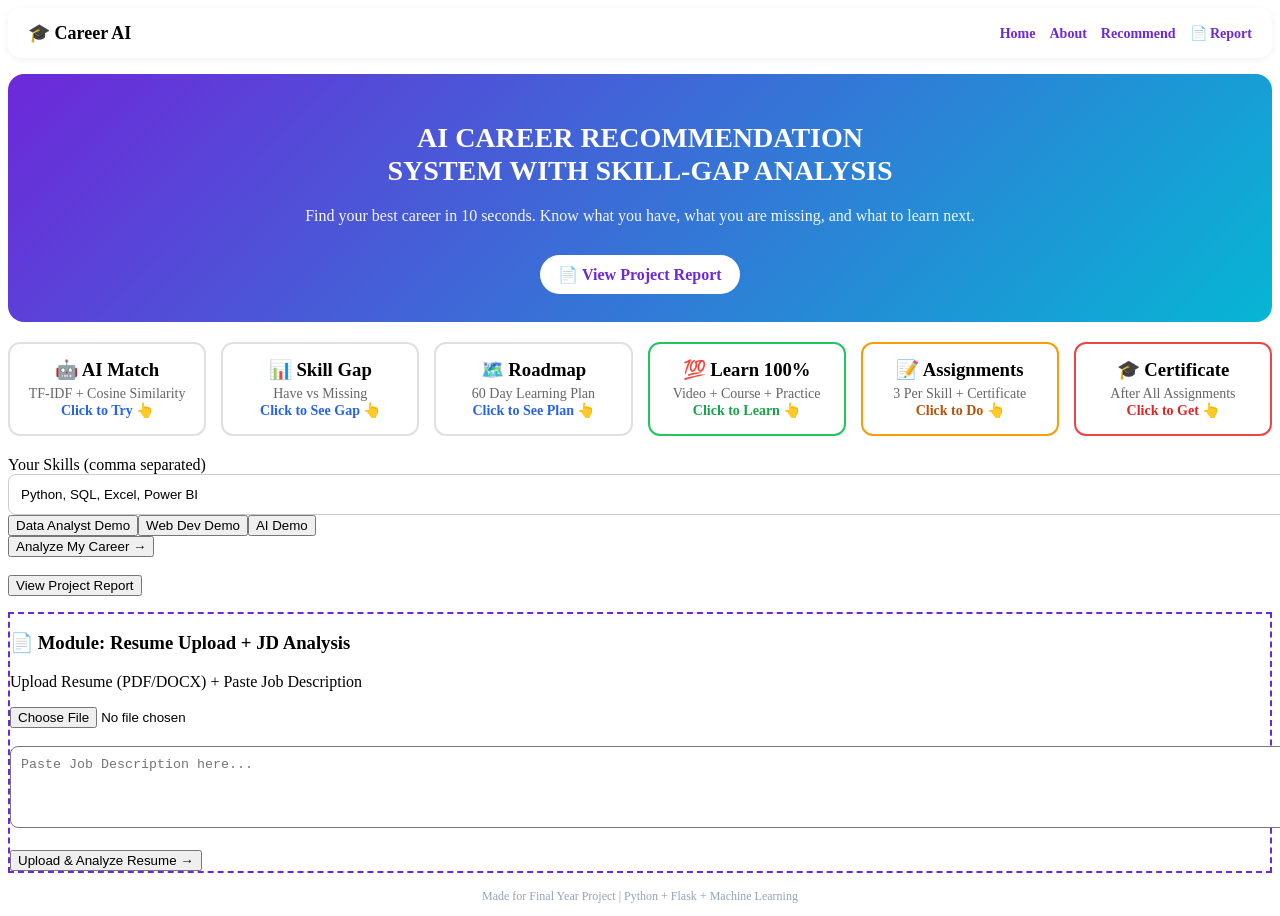
==== home.html @ 0645cdbc "Add files via upload" ====
<!DOCTYPE html>
<html lang="en">
<head>
<meta charset="UTF-8">
<meta name="viewport" content="width=device-width, initial-scale=1.0">
<title>AI Career Recommendation System</title>
<link rel="stylesheet" href="/static/style.css">
<style>
.navbar{display:flex;justify-content:space-between;align-items:center;background:#fff;padding:14px 20px;border-radius:14px;box-shadow:0 2px 10px rgba(0,0,0,.06);margin-bottom:16px}
.logo{font-weight:800;font-size:18px}
.nav a{margin-left:14px;text-decoration:none;color:#6d28d9;font-weight:600;font-size:14px}
.hero{background:linear-gradient(135deg,#6d28d9,#06b6d4);color:#fff;padding:28px 22px;border-radius:16px;text-align:center;margin-bottom:16px}
.hero h1{font-size:28px;line-height:1.2}
.hero p{margin-top:10px;opacity:.95}
.footer{text-align:center;color:#94a3b8;font-size:12px;margin-top:16px}
.report-btn{display:inline-block;background:#fff;color:#6d28d9;padding:10px 18px;border-radius:20px;font-weight:700;text-decoration:none;margin-top:14px}
@media print{ body *{visibility:hidden;} #printArea, #printArea *{visibility:visible;} #printArea{position:absolute; left:0; top:0; width:100%;} }
</style>
</head>
<body>
<div class="container">
  <div class="navbar"><div class="logo">🎓 Career AI</div><div class="nav"><a href="/">Home</a><a href="/about">About</a><a href="/">Recommend</a><a href="/report">📄 Report</a></div></div>
  <div class="hero"><h1>AI CAREER RECOMMENDATION<br>SYSTEM WITH SKILL-GAP ANALYSIS</h1><p>Find your best career in 10 seconds. Know what you have, what you are missing, and what to learn next.</p><a href="/report" class="report-btn">📄 View Project Report</a></div>
  <div style="display:flex; gap:15px; margin:20px 0; flex-wrap:wrap;">
    <div onclick="document.getElementById('skillsBox').scrollIntoView({behavior:'smooth'}); document.getElementById('skillsBox').focus();" style="flex:1; min-width:150px; background:white; padding:15px; border-radius:12px; cursor:pointer; border:2px solid #e0e0e0; text-align:center;"><h3 style="margin:0">🤖 AI Match</h3><p style="margin:5px 0 0; color:#666; font-size:14px;">TF-IDF + Cosine Similarity<br><span style="color:#2563eb; font-weight:bold;">Click to Try 👆</span></p></div>
    <div onclick="document.getElementById('resultsBox').scrollIntoView({behavior:'smooth'});" style="flex:1; min-width:150px; background:white; padding:15px; border-radius:12px; cursor:pointer; border:2px solid #e0e0e0; text-align:center;"><h3 style="margin:0">📊 Skill Gap</h3><p style="margin:5px 0 0; color:#666; font-size:14px;">Have vs Missing<br><span style="color:#2563eb; font-weight:bold;">Click to See Gap 👆</span></p></div>
    <div onclick="document.getElementById('resultsBox').scrollIntoView({behavior:'smooth'});" style="flex:1; min-width:150px; background:white; padding:15px; border-radius:12px; cursor:pointer; border:2px solid #e0e0e0; text-align:center;"><h3 style="margin:0">🗺️ Roadmap</h3><p style="margin:5px 0 0; color:#666; font-size:14px;">60 Day Learning Plan<br><span style="color:#2563eb; font-weight:bold;">Click to See Plan 👆</span></p></div>
    <div onclick="document.getElementById('resultsBox').scrollIntoView({behavior:'smooth'});" style="flex:1; min-width:150px; background:white; padding:15px; border-radius:12px; cursor:pointer; border:2px solid #22c55e; text-align:center;"><h3 style="margin:0">💯 Learn 100%</h3><p style="margin:5px 0 0; color:#666; font-size:14px;">Video + Course + Practice<br><span style="color:#16a34a; font-weight:bold;">Click to Learn 👆</span></p></div>
    <div onclick="document.getElementById('resultsBox').scrollIntoView({behavior:'smooth'});" style="flex:1; min-width:150px; background:white; padding:15px; border-radius:12px; cursor:pointer; border:2px solid #f59e0b; text-align:center;"><h3 style="margin:0">📝 Assignments</h3><p style="margin:5px 0 0; color:#666; font-size:14px;">3 Per Skill + Certificate<br><span style="color:#b45309; font-weight:bold;">Click to Do 👆</span></p></div>
    <div onclick="document.getElementById('resultsBox').scrollIntoView({behavior:'smooth'});" style="flex:1; min-width:150px; background:white; padding:15px; border-radius:12px; cursor:pointer; border:2px solid #ef4444; text-align:center;"><h3 style="margin:0">🎓 Certificate</h3><p style="margin:5px 0 0; color:#666; font-size:14px;">After All Assignments<br><span style="color:#dc2626; font-weight:bold;">Click to Get 👆</span></p></div>
  </div>
  <div class="card"><label>Your Skills (comma separated)</label><input id="skillsBox" type="text" placeholder="e.g. Python, SQL, HTML, Excel" value="Python, SQL, Excel, Power BI" style="width:100%; padding:12px; border-radius:8px; border:1px solid #ccc;"><div class="chips"><button onclick="setSkills('Python, SQL, Excel, Power BI')">Data Analyst Demo</button><button onclick="setSkills('HTML, CSS, JavaScript, React')">Web Dev Demo</button><button onclick="setSkills('Python, Machine Learning, SQL')">AI Demo</button></div><button class="main-btn" onclick="getRecommend()">Analyze My Career →</button><br><br><a href="/report"><button type="button">View Project Report</button></a></div>
  <div class="card" style="border:2px dashed #6d28d9; margin-top:16px"><h3>📄 Module: Resume Upload + JD Analysis</h3><p>Upload Resume (PDF/DOCX) + Paste Job Description</p><input type="file" id="resumeFile" accept=".pdf,.docx"><br><br><textarea id="jdText" rows="4" placeholder="Paste Job Description here..." style="width:100%; padding:10px; border-radius:8px"></textarea><br><br><button class="main-btn" onclick="uploadResume()">Upload & Analyze Resume →</button><div id="resumeResult"></div></div>
  <div id="loading" style="display:none">Analyzing your skills...</div><div id="resultsBox"></div>
  <div id="printArea" style="display:none;"></div>
  <p class="footer">Made for Final Year Project | Python + Flask + Machine Learning</p>
</div>
<script>
function setSkills(v){ document.getElementById('skillsBox').value = v; }
async function getRecommend(){
  const skills = document.getElementById('skillsBox').value;
  if(!skills.trim()){ alert('Enter skills'); return; }
  document.getElementById('loading').style.display='block';
  document.getElementById('resultsBox').innerHTML='';
  const res = await fetch('/recommend', {method:'POST',headers:{'Content-Type':'application/json'},body: JSON.stringify({skills})});
  const data = await res.json();
  document.getElementById('loading').style.display='none';
  let best = data[0];
  let html = `<div style="background:linear-gradient(135deg,#6d28d9,#06b6d4); color:white; padding:20px; border-radius:16px; margin-top:16px; text-align:center;"><h2 style="margin:0; color:white;">🎯 Best Career For You: ${best.career}</h2><h1 style="margin:5px 0; color:white; font-size:42px;">${best.match}% Match</h1><p style="margin:0; opacity:.9;">You have ${best.have_count}/${best.total} skills • Missing: ${best.missing.join(', ') || 'None - You are Ready!'}</p><p style="margin:5px 0 0; font-size:13px;">${best.missing.length ? '💡 Learn '+best.missing[0]+' first to increase Match to '+(best.match+10)+'%+' : '🏆 No Skill Gap!'}</p></div><h2 style="margin-top:20px;">📊 Analysis Chart - Top 5 Careers</h2><div style="background:white; padding:15px; border-radius:12px; border:1px solid #eee;">`;
  data.forEach((c)=>{
    let color = c.match >= 80 ? '#22c55e' : c.match >= 60 ? '#f59e0b' : c.match >= 40 ? '#06b6d4' : '#ef4444';
    let label = c.match >= 80 ? 'Excellent ⭐' : c.match >= 60 ? 'Good 👍' : c.match >= 40 ? 'Average' : 'Need Learning';
    html += `<div style="margin-bottom:16px;"><div style="display:flex; justify-content:space-between; font-weight:700; font-size:14px; margin-bottom:5px;"><span>${c.career}</span><span style="color:${color}">${c.match}% - ${label}</span></div><div style="background:#eee; height:22px; border-radius:10px; overflow:hidden;"><div style="width:${c.match}%; background:${color}; height:100%;"></div></div><div style="font-size:12px; color:#666; margin-top:4px;">✅ Have: ${c.have.join(', ') || 'None'} | ❌ Missing: ${c.missing.join(', ') || 'No Gap'}</div></div>`;
  });
  html += `</div><h2 style="margin-top:20px;">📋 Detailed Analysis</h2>`;
  data.forEach((c,i)=>{
    html += `<div class="result-card"><div class="top"><h3>${i+1}. ${c.career}</h3><span class="badge">${c.demand} Demand • ${c.salary}</span></div><div class="bar-bg"><div class="bar" style="width:${c.match}%"></div></div><p><b>Match: ${c.match}%</b> (${c.have_count}/${c.total} skills) - ${c.match>=80?'🏆 Best Fit':c.match>=60?'👍 Good Fit':'📚 Need Learning'}</p><p><b style="color:green">✅ You Have:</b> ${c.have.length? c.have.join(', ') : 'None yet'}</p><p><b style="color:red">❌ Missing / Skill Gap:</b> ${c.missing.length? c.missing.join(', ') : 'No Gap! You are ready'}</p><div class="roadmap"><b>🗺️ 60-Day Roadmap:</b><ol>${c.roadmap.map(r=>`<li>${r}</li>`).join('')}</ol></div><button onclick="learn100(${i}, '${c.career}', '${c.missing.join(', ')}', ${c.match})" style="background:linear-gradient(135deg,#6d28d9,#06b6d4); color:white; border:none; padding:10px 16px; border-radius:20px; font-weight:700; cursor:pointer; margin-top:10px; width:100%;">💯 I am Interested - Learn to 100% + Assignments + Certificate →</button><div id="learn-${i}"></div></div>`;
  });
  document.getElementById('resultsBox').innerHTML = html;
  document.getElementById('resultsBox').scrollIntoView({behavior:'smooth'});
}
function learn100(i, career, missing, match){
  let need = (100 - match).toFixed(1);
  let skills = (missing && missing.trim()!=='') ? missing.split(', ') : ['All Skills Completed'];
  let html = `<div style="background:#f0fdf4; border:2px solid #22c55e; padding:14px; border-radius:12px; margin-top:12px;">
    <h3 style="margin:0; color:#15803d;">💯 Your 100% Learning Plan - ${career}</h3>
    <p style="margin:6px 0;"><b>Now:</b> ${match}% → <b>Target:</b> 100% • <b>Need:</b> ${need}% more</p>
    <div style="background:#e5e7eb; height:14px; border-radius:10px; overflow:hidden;"><div id="prog-${i}" style="width:${match}%; background:#22c55e; height:100%; transition:0.5s;"></div></div>
    <p id="progText-${i}" style="font-size:13px; font-weight:700; margin:4px 0;">📊 Progress: ${match}% - Complete Assignments to Reach 100%</p>
    <p><b>🎯 Learn These to Reach 100%:</b></p><ol style="padding-left:20px;">`;
  skills.forEach((s,idx)=>{
    html += `<li style="margin-bottom:10px;"><b>${s}</b> - Day ${(idx+1)*10-9} to ${(idx+1)*10}<br>🎥 <a href="https://www.youtube.com/results?search_query=${encodeURIComponent(s)}+CodeWithHarry" target="_blank" style="color:#dc2626; font-weight:700;">YouTube - CodeWithHarry / Apna College</a><br>📚 <a href="https://www.nptel.ac.in/courses" target="_blank" style="color:#2563eb; font-weight:700;">NPTEL</a> • <a href="https://www.mygreatlearning.com/" target="_blank" style="color:#2563eb; font-weight:700;">Great Learning</a> • <a href="https://www.coursera.org/search?query=${encodeURIComponent(s)}" target="_blank" style="color:#2563eb; font-weight:700;">Coursera</a><br>🛠️ <a href="https://www.hackerrank.com/" target="_blank" style="color:#059669; font-weight:700;">HackerRank</a> • <a href="https://www.kaggle.com/learn" target="_blank" style="color:#059669; font-weight:700;">Kaggle</a> • <a href="https://github.com/topics/${encodeURIComponent(s.toLowerCase())}" target="_blank" style="color:#059669; font-weight:700;">GitHub</a></li>`;
  });
  html += `</ol><div style="background:white; padding:12px; border-radius:10px; border:2px dashed #f59e0b;"><h3 style="margin:0; color:#b45309;">📝 Assignments - Do After Videos + Course</h3><p style="font-size:13px; color:#666; margin:4px 0;">✅ Tick when done - Certificate will generate after ALL ticked!</p>`;
  let total = skills.length * 3;
  skills.forEach((s,idx)=>{
    html += `<div style="margin-top:10px; background:#fffbeb; padding:10px; border-radius:8px;"><b>📌 ${s} - 3 Assignments:</b><br><label style="display:block; margin:5px 0;"><input type="checkbox" onchange="updateProg(${i}, ${match}, ${total})"> <b>Assignment 1 - Easy:</b> Write 10 Notes / Definitions of ${s} + Watch 1 Video & Summarize</label><label style="display:block; margin:5px 0;"><input type="checkbox" onchange="updateProg(${i}, ${match}, ${total})"> <b>Assignment 2 - Medium:</b> Solve 10 ${s} Questions on <a href="https://www.hackerrank.com/" target="_blank">HackerRank</a> / <a href="https://www.kaggle.com/learn" target="_blank">Kaggle</a> - Take Screenshot</label><label style="display:block; margin:5px 0;"><input type="checkbox" onchange="updateProg(${i}, ${match}, ${total})"> <b>Assignment 3 - Project:</b> Build 1 Mini Project using ${s} for ${career} + Upload to <a href="https://github.com/" target="_blank">GitHub</a> + Add to Resume</label></div>`;
  });
  html += `</div><div style="background:#e0e7ff; padding:12px; border-radius:10px; margin-top:10px; text-align:center;"><h3 style="margin:0;">✅ Assignment Done? Update Your Main Chart!</h3><p style="font-size:13px; margin:4px 0;">Click skill to add it to your Skills Box - Main Chart will improve!</p>`;
  skills.forEach((s)=>{ if(s !== 'All Skills Completed'){ html += `<button onclick="addSkillAndReAnalyze('${s}')" style="background:#6d28d9; color:white; border:none; padding:8px 14px; border-radius:20px; font-weight:700; cursor:pointer; margin:4px;">✅ I Completed ${s} - Add + Re-Analyze →</button><br>`; } });
  html += `</div><div style="background:white; padding:10px; border-radius:8px; margin-top:10px;"><b>🏆 Particular Websites:</b><br>🎥 Video: CodeWithHarry • Apna College • freeCodeCamp<br>📚 Course: NPTEL • Great Learning • Coursera • edX<br>🛠️ Practice: HackerRank • Kaggle • LeetCode • GitHub<br><br><b>📅 Plan:</b> Week 1-2 Video + NPTEL → Week 3-4 HackerRank → Week 5-6 Project → Week 7-8 Assignments + Mock = <b>100% Ready 💯</b></div><div id="cert-${i}"></div></div>`;
  document.getElementById('learn-'+i).innerHTML = html;
  document.getElementById('learn-'+i).scrollIntoView({behavior:'smooth', block:'center'});
}
// 📝 ASSIGNMENT PROGRESS + 🎓 REAL CERTIFICATE - FIXED
function updateProg(i, startMatch, total){
  let box = document.querySelectorAll('#learn-'+i+' input[type="checkbox"]');
  let done = 0; box.forEach(b=>{ if(b.checked) done++; });
  let per = (100 - startMatch) / total;
  let now = Math.min(100, startMatch + (done * per));
  if(done >= total){ now = 100; }
  document.getElementById('prog-'+i).style.width = now + '%';
  document.getElementById('progText-'+i).innerHTML = '📊 Progress: ' + now.toFixed(0) + '% - ' + done + '/' + total + ' Assignments Done';
  if(done >= total){
    let career = document.querySelector('#learn-'+i+' h3') ? document.querySelector('#learn-'+i+' h3').innerText.replace('💯 Your 100% Learning Plan - ','') : 'Career';
    document.getElementById('cert-'+i).innerHTML = `<div id="certBox-${i}" style="background:white; border:4px double #f59e0b; padding:20px; border-radius:12px; text-align:center; margin-top:12px;"><h1 style="margin:0; color:#b45309;">🏆 CERTIFICATE OF COMPLETION</h1><p style="margin:5px 0;">This is to certify that</p><input id="certName-${i}" type="text" placeholder="Enter Your Name Here" style="font-size:22px; font-weight:800; text-align:center; border:none; border-bottom:2px solid #f59e0b; outline:none; width:80%; padding:5px;"><p style="margin:8px 0;">has successfully completed <b>100% Learning + All Assignments</b></p><h2 style="margin:0; color:#6d28d9;">${career}</h2><p style="margin:5px 0; font-size:13px;">Videos • Free Course (NPTEL / Great Learning) • Practice (HackerRank / Kaggle) • 3 Assignments Per Skill • Project on GitHub</p><p style="font-size:13px; color:#666;">Date: ${new Date().toLocaleDateString('en-IN')} | Progress: 100% | Project: AI Career Recommendation System</p><button onclick="printCert(${i})" style="background:#6d28d9; color:white; border:none; padding:10px 18px; border-radius:20px; font-weight:700; cursor:pointer; margin:4px;">🖨️ Print / Download Certificate →</button><button onclick="addAllSkillsAfterCert(${i})" style="background:#22c55e; color:white; border:none; padding:10px 18px; border-radius:20px; font-weight:700; cursor:pointer; margin:4px;">✅ Add All Skills & Update Chart →</button></div>`;
  } else { document.getElementById('cert-'+i).innerHTML = ''; }
}
function printCert(i){
  let name = document.getElementById('certName-'+i).value.trim();
  if(!name){ alert('Please Enter Your Name First!'); document.getElementById('certName-'+i).focus(); return; }
  document.getElementById('printArea').innerHTML = document.getElementById('certBox-'+i).innerHTML;
  // Replace input in print copy with name
  let inp = document.getElementById('printArea').querySelector('input');
  if(inp) inp.outerHTML = `<h2 style="margin:0;">${name}</h2>`;
  // Hide buttons in print copy
  document.getElementById('printArea').querySelectorAll('button').forEach(b=>b.style.display='none');
  document.getElementById('printArea').style.display='block';
  window.print();
  document.getElementById('printArea').style.display='none';
}
function addAllSkillsAfterCert(i){
  let btns = document.querySelectorAll('#learn-'+i+' button[onclick^="addSkillAndReAnalyze"]');
  let box = document.getElementById('skillsBox');
  btns.forEach(b=>{
    let m = b.getAttribute('onclick').match(/'([^']+)'/);
    if(m){ let skill = m[1]; let current = box.value.split(',').map(s=>s.trim().toLowerCase()); if(!current.includes(skill.toLowerCase())){ box.value = box.value ? box.value + ', ' + skill : skill; } }
  });
  alert('✅ All Completed Skills Added! Re-Analyzing Chart...');
  getRecommend();
}
function addSkillAndReAnalyze(skill){
  let box = document.getElementById('skillsBox');
  let current = box.value.split(',').map(s=>s.trim().toLowerCase());
  if(current.includes(skill.toLowerCase())){ alert(skill + ' already added!'); return; }
  box.value = box.value ? box.value + ', ' + skill : skill;
  alert('✅ ' + skill + ' Added! Now Re-Analyzing... Watch Main Chart Improve!');
  getRecommend();
}
async function uploadResume(){
  const file = document.getElementById('resumeFile').files[0];
  const jd = document.getElementById('jdText').value;
  if(!file){ alert('Upload resume first'); return; }
  const form = new FormData(); form.append('resume', file); form.append('job_description', jd);
  document.getElementById('resumeResult').innerHTML = 'Reading resume...';
  const res = await fetch('/upload_resume', {method:'POST', body: form});
  const data = await res.json();
  let html = `<hr><p><b>✅ Skills Found in Resume:</b> ${data.skills_found.join(', ')}</p>`;
  if(data.jd_analysis){ html += `<p><b>🎯 JD Match: ${data.jd_analysis.match}%</b></p><p><b style="color:green">Matched:</b> ${data.jd_analysis.matched.join(', ')}</p><p><b style="color:red">Missing:</b> ${data.jd_analysis.missing.join(', ')}</p>`; }
  html += `<h4>Top Jobs:</h4>`; data.job_recommendations.forEach(j=>{ html += `<p>${j.career || j.title} - ${j.match}% Match</p>`; });
  document.getElementById('resumeResult').innerHTML = html;
}
</script>
</body>
</html>
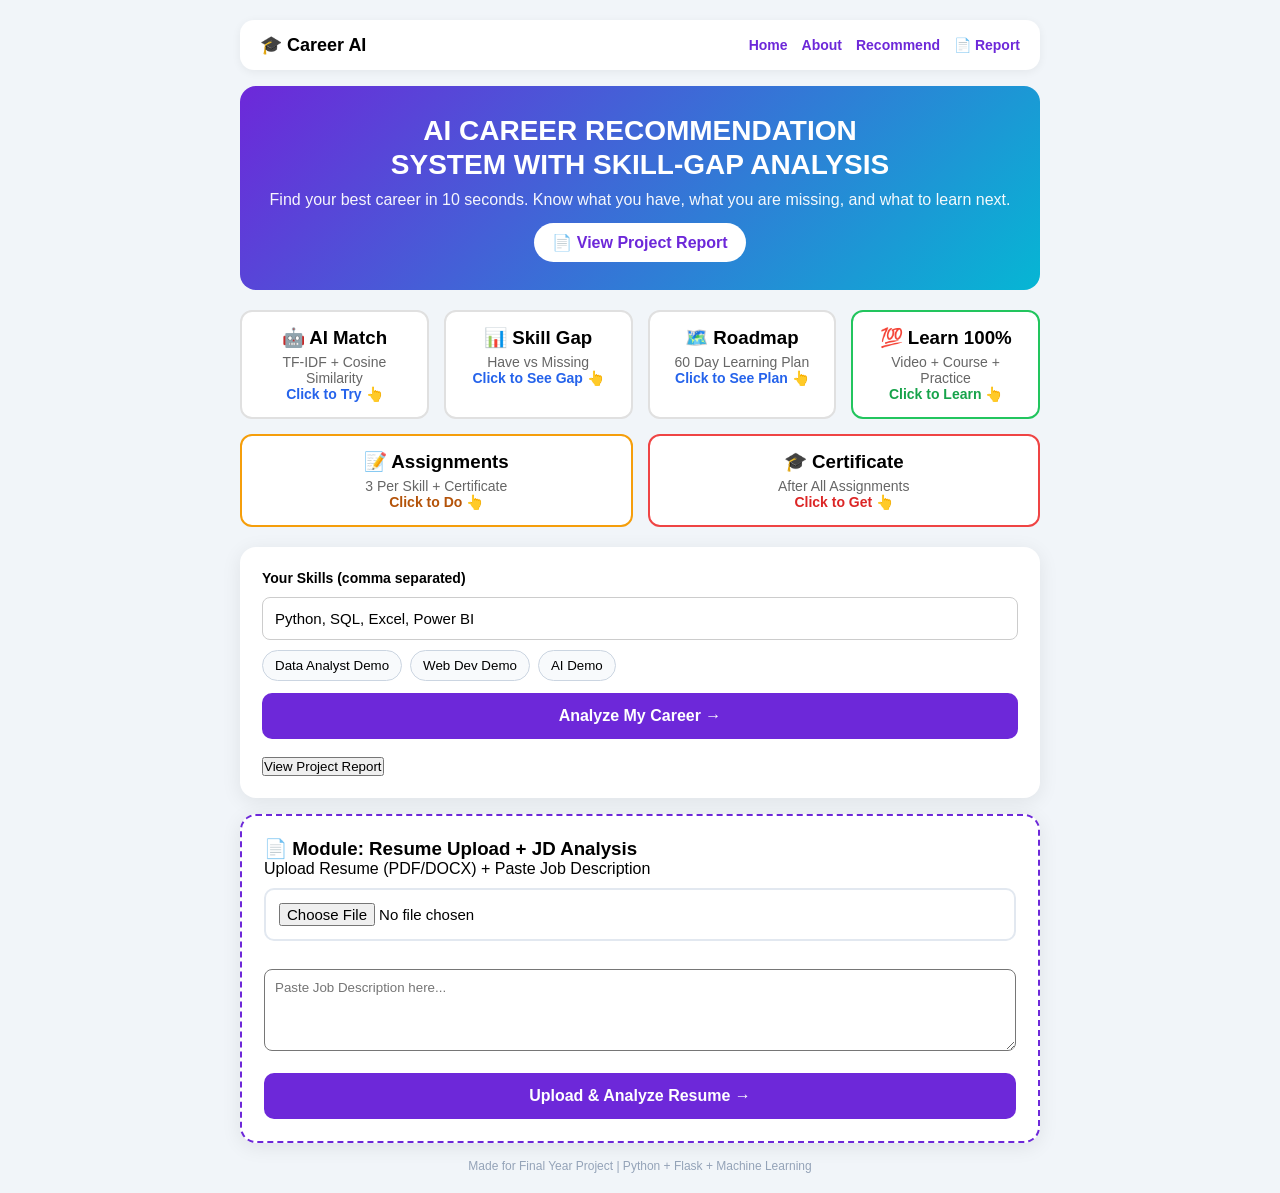
==== commit f89118a1: "Update home.html" ====
--- a/home.html
+++ b/home.html
@@ -4,7 +4,7 @@
 <meta charset="UTF-8">
 <meta name="viewport" content="width=device-width, initial-scale=1.0">
 <title>AI Career Recommendation System</title>
-<link rel="stylesheet" href="/static/style.css">
+<link rel="stylesheet" href="style.css">
 <style>
 .navbar{display:flex;justify-content:space-between;align-items:center;background:#fff;padding:14px 20px;border-radius:14px;box-shadow:0 2px 10px rgba(0,0,0,.06);margin-bottom:16px}
 .logo{font-weight:800;font-size:18px}
@@ -42,9 +42,18 @@
   if(!skills.trim()){ alert('Enter skills'); return; }
   document.getElementById('loading').style.display='block';
   document.getElementById('resultsBox').innerHTML='';
+  try{
   const res = await fetch('/recommend', {method:'POST',headers:{'Content-Type':'application/json'},body: JSON.stringify({skills})});
   const data = await res.json();
   document.getElementById('loading').style.display='none';
+  if(data.error || !Array.isArray(data)){
+    alert('Error: ' + (data.error || 'Server error - Check Render Logs'));
+    return;
+  }
+  if(!data.length){
+    alert('No careers found - Check careers.json');
+    return;
+  }
   let best = data[0];
   let html = `<div style="background:linear-gradient(135deg,#6d28d9,#06b6d4); color:white; padding:20px; border-radius:16px; margin-top:16px; text-align:center;"><h2 style="margin:0; color:white;">🎯 Best Career For You: ${best.career}</h2><h1 style="margin:5px 0; color:white; font-size:42px;">${best.match}% Match</h1><p style="margin:0; opacity:.9;">You have ${best.have_count}/${best.total} skills • Missing: ${best.missing.join(', ') || 'None - You are Ready!'}</p><p style="margin:5px 0 0; font-size:13px;">${best.missing.length ? '💡 Learn '+best.missing[0]+' first to increase Match to '+(best.match+10)+'%+' : '🏆 No Skill Gap!'}</p></div><h2 style="margin-top:20px;">📊 Analysis Chart - Top 5 Careers</h2><div style="background:white; padding:15px; border-radius:12px; border:1px solid #eee;">`;
   data.forEach((c)=>{
@@ -58,6 +67,10 @@
   });
   document.getElementById('resultsBox').innerHTML = html;
   document.getElementById('resultsBox').scrollIntoView({behavior:'smooth'});
+  }catch(e){
+    document.getElementById('loading').style.display='none';
+    alert('Server Error: ' + e.message + ' - Check Render Logs');
+  }
 }
 function learn100(i, career, missing, match){
   let need = (100 - match).toFixed(1);
@@ -82,7 +95,6 @@
   document.getElementById('learn-'+i).innerHTML = html;
   document.getElementById('learn-'+i).scrollIntoView({behavior:'smooth', block:'center'});
 }
-// 📝 ASSIGNMENT PROGRESS + 🎓 REAL CERTIFICATE - FIXED
 function updateProg(i, startMatch, total){
   let box = document.querySelectorAll('#learn-'+i+' input[type="checkbox"]');
   let done = 0; box.forEach(b=>{ if(b.checked) done++; });
@@ -100,10 +112,8 @@
   let name = document.getElementById('certName-'+i).value.trim();
   if(!name){ alert('Please Enter Your Name First!'); document.getElementById('certName-'+i).focus(); return; }
   document.getElementById('printArea').innerHTML = document.getElementById('certBox-'+i).innerHTML;
-  // Replace input in print copy with name
   let inp = document.getElementById('printArea').querySelector('input');
   if(inp) inp.outerHTML = `<h2 style="margin:0;">${name}</h2>`;
-  // Hide buttons in print copy
   document.getElementById('printArea').querySelectorAll('button').forEach(b=>b.style.display='none');
   document.getElementById('printArea').style.display='block';
   window.print();
@@ -133,13 +143,16 @@
   if(!file){ alert('Upload resume first'); return; }
   const form = new FormData(); form.append('resume', file); form.append('job_description', jd);
   document.getElementById('resumeResult').innerHTML = 'Reading resume...';
+  try{
   const res = await fetch('/upload_resume', {method:'POST', body: form});
   const data = await res.json();
+  if(data.error){ document.getElementById('resumeResult').innerHTML = '<p style="color:red;">Error: '+data.error+'</p>'; return; }
   let html = `<hr><p><b>✅ Skills Found in Resume:</b> ${data.skills_found.join(', ')}</p>`;
   if(data.jd_analysis){ html += `<p><b>🎯 JD Match: ${data.jd_analysis.match}%</b></p><p><b style="color:green">Matched:</b> ${data.jd_analysis.matched.join(', ')}</p><p><b style="color:red">Missing:</b> ${data.jd_analysis.missing.join(', ')}</p>`; }
   html += `<h4>Top Jobs:</h4>`; data.job_recommendations.forEach(j=>{ html += `<p>${j.career || j.title} - ${j.match}% Match</p>`; });
   document.getElementById('resumeResult').innerHTML = html;
+  }catch(e){ document.getElementById('resumeResult').innerHTML = '<p style="color:red;">Error: '+e.message+'</p>'; }
 }
 </script>
 </body>
-</html>+</html>
--- a/style.css
+++ b/style.css
@@ -0,0 +1,18 @@
+*{margin:0;padding:0;box-sizing:border-box;font-family:'Segoe UI',sans-serif}
+body{background:#f1f5f9;padding:20px}
+.container{max-width:800px;margin:auto}
+h1{text-align:center;font-size:28px}
+.sub{text-align:center;color:#64748b;margin:8px 0 20px}
+.card{background:#fff;padding:22px;border-radius:16px;box-shadow:0 4px 20px rgba(0,0,0,.08)}
+label{font-weight:700;font-size:14px}
+input{width:100%;padding:13px;margin:10px 0;border:2px solid #e2e8f0;border-radius:10px;font-size:15px}
+.chips{display:flex;gap:8px;flex-wrap:wrap;margin-bottom:12px}
+.chips button{padding:7px 12px;border:1px solid #cbd5e1;background:#f8fafc;border-radius:20px;cursor:pointer}
+.main-btn{width:100%;padding:14px;background:#6d28d9;color:#fff;border:none;border-radius:10px;font-size:16px;font-weight:700;cursor:pointer}
+.result-card{background:#fff;padding:20px;border-radius:16px;margin-top:16px;box-shadow:0 4px 16px rgba(0,0,0,.06)}
+.top{display:flex;justify-content:space-between;align-items:center;flex-wrap:wrap}
+.badge{background:#fef3c7;padding:5px 10px;border-radius:20px;font-size:12px}
+.bar-bg{background:#e2e8f0;height:12px;border-radius:10px;margin:12px 0;overflow:hidden}
+.bar{background:linear-gradient(90deg,#7c3aed,#06b6d4);height:100%;border-radius:10px}
+.roadmap{background:#f8fafc;padding:12px;border-radius:10px;margin-top:10px}
+.roadmap ol{margin-left:18px;margin-top:6px}
